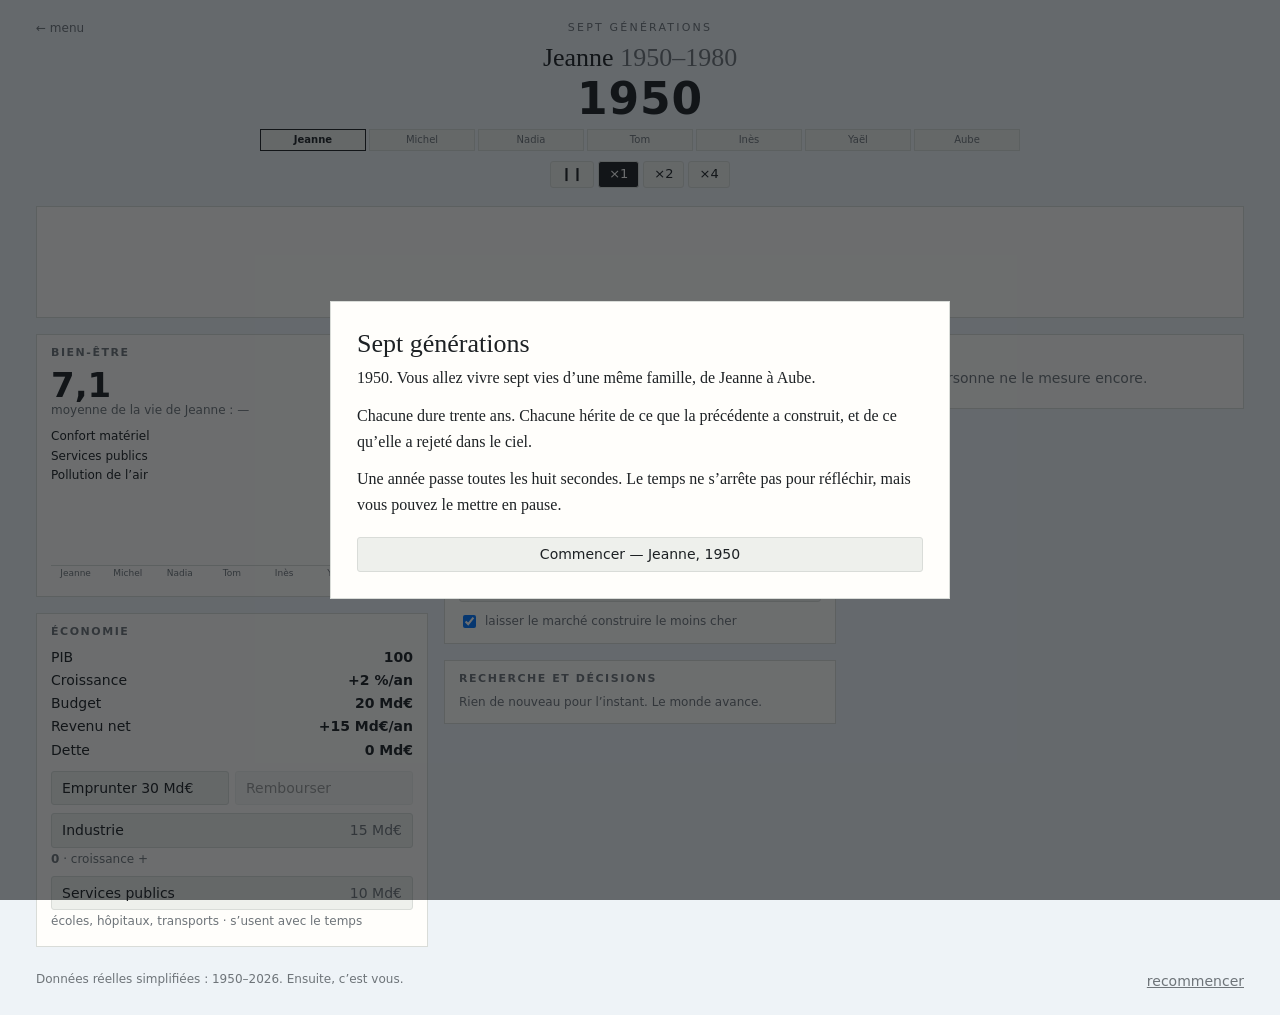
==== sept/index.html @ f556f8c6 "Sept générations : la fusion a sa propre capacité et passe avant le nucléaire Les réacteurs à fusion" ====
<!doctype html>
<html lang="fr">
<head>
<meta charset="utf-8">
<meta name="viewport" content="width=device-width, initial-scale=1">
<title>Sept générations</title>
<link rel="stylesheet" href="style.css">
</head>
<body>
<div id="app">
  <header>
    <a class="home small muted" href="../index.html">← menu</a>
    <div class="kicker">Sept générations</div>
    <h1><span id="v-name">Jeanne</span> <span class="muted" id="v-span">1950–1980</span></h1>
    <div id="v-year">1950</div>
    <div id="timeline"></div>
    <div id="controls">
      <button data-speed="0" title="Pause (espace)">❙❙</button>
      <button data-speed="1">×1</button>
      <button data-speed="2">×2</button>
      <button data-speed="4">×4</button>
    </div>
  </header>

  <section id="console" aria-live="polite"></section>

  <main>
    <div class="col">
      <div class="panel" id="p-life">
        <h2>Bien-être</h2>
        <div class="big" id="v-W">0</div>
        <div class="small muted" id="v-Wavg"></div>
        <ul id="w-breakdown" class="breakdown"></ul>
        <div id="gen-bars" class="gen-bars"></div>
      </div>
      <div class="panel" id="p-eco">
        <h2>Économie</h2>
        <div class="row"><span>PIB</span><b id="v-Y"></b></div>
        <div class="row"><span>Croissance</span><b id="v-g"></b></div>
        <div class="row"><span>Budget</span><b id="v-tr"></b></div>
        <div class="row"><span>Revenu net</span><b id="v-inc"></b></div>
        <div class="row" id="r-debt"><span>Dette</span><b id="v-debt"></b></div>
        <div class="pair">
          <button id="b-borrow">Emprunter</button>
          <button id="b-repay">Rembourser</button>
        </div>
        <button id="b-ind" class="buy"><span>Industrie</span><span class="c" id="c-ind"></span></button>
        <div class="row small muted"><span><b id="v-ind">0</b> · croissance +</span></div>
        <button id="b-srv" class="buy"><span>Services publics</span><span class="c" id="c-srv"></span></button>
        <div class="row small muted"><span>écoles, hôpitaux, transports · s’usent avec le temps</span></div>
        <div class="hide" id="r-sob">
          <div class="row"><span>Sobriété</span><b id="v-sob"></b></div>
          <input type="range" id="i-sob" min="0" max="100" step="1">
          <div class="row small muted"><span>toujours plus</span><span>assez</span></div>
        </div>
        <div class="hide" id="r-cp">
          <div class="row"><span>Prix du carbone</span><b id="v-cp"></b></div>
          <input type="range" id="i-cp" min="0" max="200" step="5">
        </div>
      </div>
    </div>

    <div class="col">
      <div class="panel" id="p-energy">
        <h2>Énergie</h2>
        <div class="row"><span>Besoins</span><b id="v-Ed"></b></div>
        <div class="stack" id="stack"><i class="ren"></i><i class="nuc"></i><i class="fus"></i><i class="fos"></i><i class="gap"></i></div>
        <div class="legend small"><span class="ren">renouvelable</span><span class="nuc">nucléaire</span><span class="fus hide" id="lg-fus">fusion</span><span class="fos">fossile</span><span class="gap">manque</span></div>
        <div class="row small muted"><span>Capacité installée</span><span id="v-cap"></span></div>
        <div class="qty small"><span class="muted">quantité</span> <button data-qty="1">×1</button><button data-qty="10">×10</button><button data-qty="100">×100</button></div>
        <button id="b-fos" class="buy"><span>Centrale fossile</span><span class="c" id="c-fos"></span></button>
        <div class="row small muted"><span id="v-fos"></span></div>
        <button id="b-ren" class="buy hide"><span>Renouvelables</span><span class="c" id="c-ren"></span></button>
        <div class="row small muted hide" id="r-ren"><span id="v-ren"></span></div>
        <button id="b-nuc" class="buy hide"><span>Centrale nucléaire</span><span class="c" id="c-nuc"></span></button>
        <div class="row small muted hide" id="r-nuc"><span id="v-nuc"></span></div>
        <button id="b-fus" class="buy hide"><span>Réacteur à fusion</span><span class="c" id="c-fus"></span></button>
        <div class="row small muted hide" id="r-fus"><span id="v-fus"></span></div>
        <button id="b-close" class="buy"><span>Fermer une centrale fossile</span><span class="c" id="c-close"></span></button>
        <label class="toggle"><input type="checkbox" id="t-market"> laisser le marché construire le moins cher</label>
      </div>
      <div class="panel" id="p-research">
        <h2>Recherche et décisions</h2>
        <div id="research"></div>
        <div class="small muted" id="v-nores"></div>
      </div>
    </div>

    <div class="col">
      <div class="panel" id="p-climate">
        <h2>Climat</h2>
        <div id="c-unknown" class="muted">Le CO₂ ? Personne ne le mesure encore.</div>
        <div class="hide" id="c-co2">
          <div class="row"><span>CO₂ dans l’air</span><b id="v-ppm"></b></div>
          <div class="row"><span>Émissions</span><b id="v-E"></b></div>
          <div class="row small muted"><span>dont fossiles · autres · emballement</span><span id="v-Esplit"></span></div>
        </div>
        <div class="hide" id="c-temp">
          <div class="temp" id="v-T"></div>
          <canvas id="chart" width="600" height="240"></canvas>
          <div class="row"><span>Mer, depuis 1900</span><b id="v-SL"></b></div>
        </div>
        <div class="hide" id="c-giec">
          <div class="row"><span id="l-proj">Trajectoire en 2100</span><b id="v-proj"></b></div>
          <div class="row"><span>Budget restant pour 1,5 °C</span><b id="v-b15"></b></div>
          <div class="row"><span>Budget restant pour 2 °C</span><b id="v-b2"></b></div>
        </div>
        <ul id="tips" class="tips"></ul>
      </div>
      <div class="panel hide" id="p-act">
        <h2>Agir sur le climat</h2>
        <div class="hide" id="r-adapt">
          <button id="b-dig" class="buy"><span>Digues</span><span class="c" id="c-dig"></span></button>
          <div class="row small muted"><span>protection côtière</span><b id="v-dig"></b></div>
          <button id="b-clim" class="buy"><span>Climatisation</span><span class="c" id="c-clim"></span></button>
          <div class="row small muted"><span>moins de souffrance l’été, plus d’énergie consommée</span><b id="v-clim"></b></div>
        </div>
        <div class="hide" id="r-dac">
          <button id="b-dac" class="buy"><span>Machine de captage</span><span class="c" id="c-dac"></span></button>
          <div class="row small muted"><span id="v-dac"></span></div>
        </div>
        <div class="hide" id="r-geo">
          <div class="row"><span>Voile d’aérosols</span><b id="v-geo"></b></div>
          <input type="range" id="i-geo" min="0" max="150" step="5">
          <div class="row small muted"><span>coût annuel</span><span id="v-geocost"></span></div>
        </div>
      </div>
    </div>
  </main>

  <footer>
    <span class="small muted">Données réelles simplifiées : 1950–2026. Ensuite, c’est vous.</span>
    <button id="b-reset" class="link">recommencer</button>
  </footer>
</div>

<div id="modal" class="hide"><div class="modal-card" id="modal-card"></div></div>

<script src="model.js"></script>
<script src="story.js"></script>
<script src="ui.js"></script>
</body>
</html>
---- sept/style.css ----
:root {
  --h: 205;                    /* teinte du ciel, pilotée par la température */
  --bg: hsl(var(--h) 35% 95%);
  --panel: #fffefb;
  --ink: #1d2124;
  --muted: #6e7479;
  --line: #d9dcd8;
  --btn: #eef0ec;
  --btn-hover: #e2e6e0;
  --ren: #4f9a5b;
  --nuc: #8a6fc0;
  --fus: #2a9d8f;
  --fos: #6b5d52;
  --gap: #d0573f;
  --hot: #c4472c;
  --good: #3f8a52;
  --sans: system-ui, -apple-system, "Segoe UI", Roboto, Helvetica, Arial, sans-serif;
  --serif: Georgia, "Times New Roman", serif;
}
@media (prefers-color-scheme: dark) {
  :root {
    --bg: hsl(var(--h) 22% 11%); --panel: #1c1f21; --ink: #e6e8e4; --muted: #949a9e; --line: #33383b;
    --btn: #272b2e; --btn-hover: #30353a; --fos: #a39384; --hot: #ef7d5f; --good: #7cc58c;
  }
}
* { box-sizing: border-box; }
html, body { margin: 0; }
body { background: var(--bg); color: var(--ink); font: 14px/1.45 var(--sans); transition: background 3s; }
#app { max-width: 1240px; margin: 0 auto; padding: 16px; }
.hide { display: none !important; }
.small { font-size: 12px; }
.muted { color: var(--muted); }

header { text-align: center; position: relative; padding: 4px 0 8px; }
.home { position: absolute; left: 0; top: 4px; text-decoration: none; }
.kicker { font-size: 11px; letter-spacing: .2em; text-transform: uppercase; color: var(--muted); }
h1 { font: 400 26px/1.2 var(--serif); margin: 6px 0 0; }
#v-year { font: 700 44px/1 var(--sans); font-variant-numeric: tabular-nums; margin: 4px 0 8px; letter-spacing: .02em; }
#timeline { display: grid; grid-template-columns: repeat(7, 1fr); gap: 3px; max-width: 760px; margin: 0 auto 10px; }
#timeline .seg { position: relative; height: 22px; background: var(--btn); border: 1px solid var(--line); font-size: 10px; line-height: 20px; color: var(--muted); overflow: hidden; }
#timeline .seg i { position: absolute; inset: 0 auto 0 0; background: var(--line); }
#timeline .seg span { position: relative; }
#timeline .seg.cur { border-color: var(--ink); color: var(--ink); font-weight: 600; }
#controls { display: inline-flex; gap: 4px; }
#controls button { width: auto; margin: 0; padding: 3px 10px; font-size: 13px; }
#controls button.on { background: var(--ink); color: var(--panel); }

#console { background: var(--panel); border: 1px solid var(--line); padding: 8px 12px; margin: 10px 0 16px; height: 112px; overflow: hidden; font-size: 13px; }
#console p { margin: 0 0 3px; opacity: .5; }
#console p:first-child { opacity: 1; }
#console p:nth-child(2) { opacity: .8; }
#console p .y { color: var(--muted); font-variant-numeric: tabular-nums; margin-right: 8px; }
#console .event { color: var(--hot); }
#console .tip { color: var(--hot); font-weight: 600; }
#console .sci { color: var(--nuc); }
#console .alt { font-style: italic; color: var(--good); }
#console .hist { font-family: var(--serif); }

main { display: grid; grid-template-columns: repeat(3, minmax(0, 1fr)); gap: 16px; align-items: start; }
@media (max-width: 920px) { main { grid-template-columns: 1fr; } #v-year { font-size: 36px; } }
.col { display: flex; flex-direction: column; gap: 16px; min-width: 0; }
.panel { background: var(--panel); border: 1px solid var(--line); padding: 12px 14px; }
h2 { font: 600 11px/1 var(--sans); letter-spacing: .14em; text-transform: uppercase; color: var(--muted); margin: 0 0 10px; }
.row { display: flex; justify-content: space-between; gap: 8px; margin: 3px 0; }
.row b { font-weight: 600; font-variant-numeric: tabular-nums; text-align: right; }
.big { font: 700 34px/1 var(--sans); font-variant-numeric: tabular-nums; }
.temp { font: 700 40px/1 var(--sans); font-variant-numeric: tabular-nums; margin: 6px 0; }

button { font: inherit; color: var(--ink); background: var(--btn); border: 1px solid var(--line); padding: 6px 10px; cursor: pointer; width: 100%; margin-top: 8px; text-align: left; border-radius: 3px; }
button:hover:not(:disabled) { background: var(--btn-hover); }
button:disabled { opacity: .45; cursor: default; }
button.buy { display: flex; justify-content: space-between; gap: 8px; }
button.buy .c { color: var(--muted); font-variant-numeric: tabular-nums; }
button.link { width: auto; background: none; border: none; color: var(--muted); text-decoration: underline; padding: 0; margin: 0; }
.pair { display: grid; grid-template-columns: 1fr 1fr; gap: 6px; }
.qty { margin-top: 8px; display: flex; gap: 4px; align-items: center; }
.qty button { width: auto; margin: 0; padding: 1px 8px; }
.qty button.on { background: var(--ink); color: var(--panel); }
input[type=range] { width: 100%; margin: 4px 0 0; accent-color: var(--ink); }
.toggle { display: flex; gap: 6px; align-items: center; margin-top: 10px; font-size: 12px; color: var(--muted); cursor: pointer; }

.breakdown { list-style: none; margin: 8px 0; padding: 0; font-size: 12px; }
.breakdown li { display: flex; justify-content: space-between; padding: 1px 0; }
.breakdown li .neg { color: var(--hot); }
.breakdown li .pos { color: var(--good); }
.gen-bars { display: grid; grid-template-columns: repeat(7, 1fr); gap: 3px; align-items: end; height: 70px; margin-top: 10px; border-bottom: 1px solid var(--line); position: relative; }
.gen-bars .gb { position: relative; height: 100%; }
.gen-bars .gb i { position: absolute; left: 0; right: 0; background: var(--muted); }
.gen-bars .gb.neg i { background: var(--hot); }
.gen-bars .gb.cur i { background: var(--ink); }
.gen-bars .gb span { position: absolute; bottom: -16px; left: 0; right: 0; text-align: center; font-size: 9px; color: var(--muted); }
.gen-bars { margin-bottom: 18px; }

.stack { display: flex; height: 14px; background: var(--btn); margin: 6px 0 4px; overflow: hidden; }
.stack i { display: block; height: 100%; transition: width .4s; }
.stack .ren, .legend .ren::before { background: var(--ren); }
.stack .nuc, .legend .nuc::before { background: var(--nuc); }
.stack .fus, .legend .fus::before { background: var(--fus); }
.stack .fos, .legend .fos::before { background: var(--fos); }
.stack .gap, .legend .gap::before { background: var(--gap); }
.legend { display: flex; gap: 10px; flex-wrap: wrap; color: var(--muted); }
.legend span::before { content: ""; display: inline-block; width: 8px; height: 8px; margin-right: 4px; }

#chart { width: 100%; height: auto; display: block; margin: 6px 0; }
.tips { list-style: none; padding: 0; margin: 8px 0 0; font-size: 12px; }
.tips li { color: var(--hot); padding: 2px 0; }
.tips li::before { content: "↯ "; }

.res { border: 1px solid var(--line); padding: 8px 10px; margin-bottom: 8px; cursor: pointer; background: var(--bg); border-radius: 3px; }
.res:hover { border-color: var(--muted); }
.res.off { opacity: .5; cursor: default; }
.res .rn { font-weight: 600; }
.res .rc { float: right; color: var(--muted); font-size: 12px; font-variant-numeric: tabular-nums; }
.res .ry { color: var(--muted); font-size: 11px; margin-right: 6px; }
.res .rd { font-size: 12px; margin-top: 3px; color: var(--muted); }
.res.new { animation: appear .8s ease-out; }
@keyframes appear { from { opacity: 0; transform: translateY(-4px); } to { opacity: 1; transform: none; } }

footer { display: flex; justify-content: space-between; margin: 24px 0 8px; gap: 12px; }

#modal { position: fixed; inset: 0; background: rgba(10, 14, 18, .6); display: flex; align-items: center; justify-content: center; padding: 16px; z-index: 10; }
.modal-card { background: var(--panel); border: 1px solid var(--line); max-width: 620px; width: 100%; padding: 26px; max-height: 92vh; overflow: auto; }
.modal-card h3 { font: 400 26px/1.2 var(--serif); margin: 0 0 6px; }
.modal-card .sub { color: var(--muted); margin-bottom: 14px; }
.modal-card .letter { font: 16px/1.6 var(--serif); }
.modal-card .letter p { margin: 0 0 12px; }
.modal-card .sig { text-align: right; font-style: italic; }
.modal-card blockquote { font: italic 16px/1.5 var(--serif); margin: 18px 0; padding-left: 14px; border-left: 3px solid var(--line); }
.modal-card button { text-align: center; }
.modal-card canvas { width: 100%; height: auto; margin: 8px 0; }
.modal-card .stats { font-size: 13px; margin: 10px 0; }
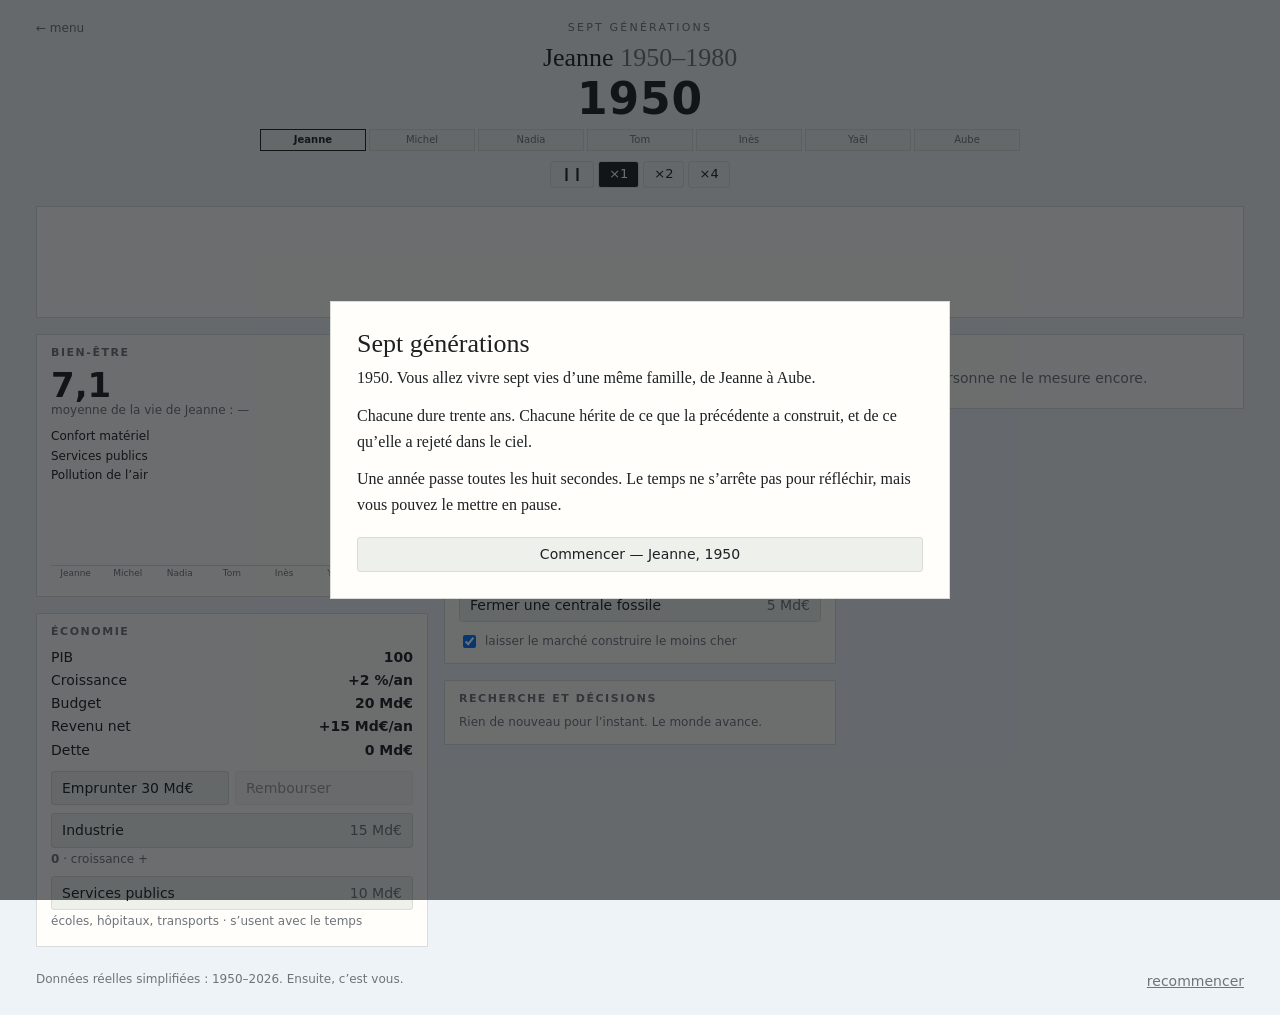
==== commit fe083cce: "Sept générations : fin de partie plus réaliste - le CO₂ cumulé ne peut plus descendre sous son nivea" ====
--- a/sept/index.html
+++ b/sept/index.html
@@ -67,6 +67,7 @@
         <div class="stack" id="stack"><i class="ren"></i><i class="nuc"></i><i class="fus"></i><i class="fos"></i><i class="gap"></i></div>
         <div class="legend small"><span class="ren">renouvelable</span><span class="nuc">nucléaire</span><span class="fus hide" id="lg-fus">fusion</span><span class="fos">fossile</span><span class="gap">manque</span></div>
         <div class="row small muted"><span>Capacité installée</span><span id="v-cap"></span></div>
+        <div class="row small muted"><span>Part électrifiable des besoins</span><span id="v-elec"></span></div>
         <div class="qty small"><span class="muted">quantité</span> <button data-qty="1">×1</button><button data-qty="10">×10</button><button data-qty="100">×100</button></div>
         <button id="b-fos" class="buy"><span>Centrale fossile</span><span class="c" id="c-fos"></span></button>
         <div class="row small muted"><span id="v-fos"></span></div>
@@ -116,7 +117,7 @@
           <div class="row small muted"><span>moins de souffrance l’été, plus d’énergie consommée</span><b id="v-clim"></b></div>
         </div>
         <div class="hide" id="r-dac">
-          <button id="b-dac" class="buy"><span>Machine de captage</span><span class="c" id="c-dac"></span></button>
+          <div class="pair dac"><button id="b-dac" class="buy"><span>Machine de captage</span><span class="c" id="c-dac"></span></button><button id="b-dacstop">Arrêter</button></div>
           <div class="row small muted"><span id="v-dac"></span></div>
         </div>
         <div class="hide" id="r-geo">
--- a/sept/style.css
+++ b/sept/style.css
@@ -129,3 +129,4 @@
 .modal-card button { text-align: center; }
 .modal-card canvas { width: 100%; height: auto; margin: 8px 0; }
 .modal-card .stats { font-size: 13px; margin: 10px 0; }
+.pair.dac { grid-template-columns: 1fr auto; }
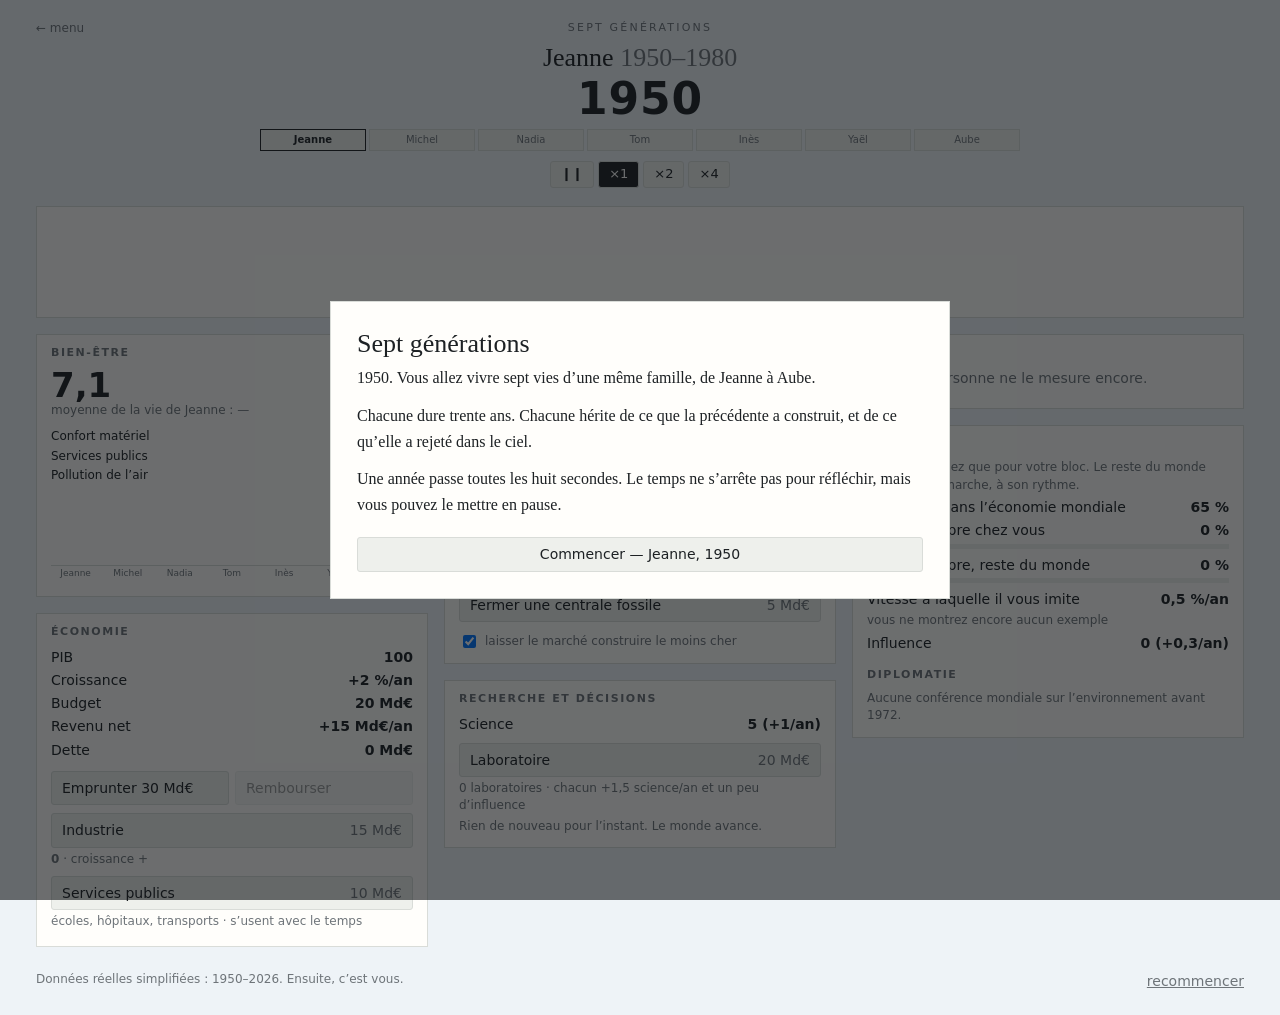
==== commit 9ba3ebde: "Sept générations : le reste du monde, la science et la diplomatie - votre bloc ne pèse plus que 65 %" ====
--- a/sept/index.html
+++ b/sept/index.html
@@ -58,6 +58,24 @@
           <input type="range" id="i-cp" min="0" max="200" step="5">
         </div>
       </div>
+      <div class="panel hide" id="p-act">
+        <h2>Agir sur le climat</h2>
+        <div class="hide" id="r-adapt">
+          <button id="b-dig" class="buy"><span>Digues</span><span class="c" id="c-dig"></span></button>
+          <div class="row small muted"><span>protection côtière</span><b id="v-dig"></b></div>
+          <button id="b-clim" class="buy"><span>Climatisation</span><span class="c" id="c-clim"></span></button>
+          <div class="row small muted"><span>moins de souffrance l’été, plus d’énergie consommée</span><b id="v-clim"></b></div>
+        </div>
+        <div class="hide" id="r-dac">
+          <div class="pair dac"><button id="b-dac" class="buy"><span>Machine de captage</span><span class="c" id="c-dac"></span></button><button id="b-dacstop">Arrêter</button></div>
+          <div class="row small muted"><span id="v-dac"></span></div>
+        </div>
+        <div class="hide" id="r-geo">
+          <div class="row"><span>Voile d’aérosols</span><b id="v-geo"></b></div>
+          <input type="range" id="i-geo" min="0" max="150" step="5">
+          <div class="row small muted"><span>coût annuel</span><span id="v-geocost"></span></div>
+        </div>
+      </div>
     </div>
 
     <div class="col">
@@ -82,6 +100,9 @@
       </div>
       <div class="panel" id="p-research">
         <h2>Recherche et décisions</h2>
+        <div class="row"><span>Science</span><b id="v-sci"></b></div>
+        <button id="b-lab" class="buy"><span>Laboratoire</span><span class="c" id="c-lab"></span></button>
+        <div class="row small muted"><span id="v-labs"></span></div>
         <div id="research"></div>
         <div class="small muted" id="v-nores"></div>
       </div>
@@ -93,8 +114,8 @@
         <div id="c-unknown" class="muted">Le CO₂ ? Personne ne le mesure encore.</div>
         <div class="hide" id="c-co2">
           <div class="row"><span>CO₂ dans l’air</span><b id="v-ppm"></b></div>
-          <div class="row"><span>Émissions</span><b id="v-E"></b></div>
-          <div class="row small muted"><span>dont fossiles · autres · emballement</span><span id="v-Esplit"></span></div>
+          <div class="row"><span>Émissions mondiales</span><b id="v-E"></b></div>
+          <div class="row small muted"><span>votre bloc · reste du monde · emballement</span><span id="v-Esplit"></span></div>
         </div>
         <div class="hide" id="c-temp">
           <div class="temp" id="v-T"></div>
@@ -108,23 +129,26 @@
         </div>
         <ul id="tips" class="tips"></ul>
       </div>
-      <div class="panel hide" id="p-act">
-        <h2>Agir sur le climat</h2>
-        <div class="hide" id="r-adapt">
-          <button id="b-dig" class="buy"><span>Digues</span><span class="c" id="c-dig"></span></button>
-          <div class="row small muted"><span>protection côtière</span><b id="v-dig"></b></div>
-          <button id="b-clim" class="buy"><span>Climatisation</span><span class="c" id="c-clim"></span></button>
-          <div class="row small muted"><span>moins de souffrance l’été, plus d’énergie consommée</span><b id="v-clim"></b></div>
+      <div class="panel" id="p-world">
+        <h2>Le monde</h2>
+        <div class="small muted">Vous ne décidez que pour votre bloc. Le reste du monde copie ce qui marche, à son rythme.</div>
+        <div class="row"><span>Votre bloc dans l’économie mondiale</span><b id="v-P"></b></div>
+        <div class="row"><span>Énergie propre chez vous</span><b id="v-cY"></b></div>
+        <div class="bar"><i id="bar-cY"></i></div>
+        <div class="row"><span>Énergie propre, reste du monde</span><b id="v-cW"></b></div>
+        <div class="bar"><i id="bar-cW"></i></div>
+        <div class="row"><span>Vitesse à laquelle il vous imite</span><b id="v-k"></b></div>
+        <div class="row small muted"><span id="v-why"></span></div>
+        <div class="row"><span>Influence</span><b id="v-inf"></b></div>
+        <button id="b-share" class="buy hide"><span>Coopération scientifique</span><span class="c">50 science → 5 influence</span></button>
+        <div class="hide" id="r-aid">
+          <div class="row"><span>Financement climat</span><b id="v-aid"></b></div>
+          <input type="range" id="i-aid" min="0" max="50" step="1">
+          <div class="row small muted"><span>part de votre revenu versée aux autres pays</span></div>
         </div>
-        <div class="hide" id="r-dac">
-          <div class="pair dac"><button id="b-dac" class="buy"><span>Machine de captage</span><span class="c" id="c-dac"></span></button><button id="b-dacstop">Arrêter</button></div>
-          <div class="row small muted"><span id="v-dac"></span></div>
-        </div>
-        <div class="hide" id="r-geo">
-          <div class="row"><span>Voile d’aérosols</span><b id="v-geo"></b></div>
-          <input type="range" id="i-geo" min="0" max="150" step="5">
-          <div class="row small muted"><span>coût annuel</span><span id="v-geocost"></span></div>
-        </div>
+        <h2 class="sub2">Diplomatie</h2>
+        <div id="treaties"></div>
+        <div class="small muted" id="v-notreaty"></div>
       </div>
     </div>
   </main>
--- a/sept/style.css
+++ b/sept/style.css
@@ -102,6 +102,9 @@
 .legend span::before { content: ""; display: inline-block; width: 8px; height: 8px; margin-right: 4px; }
 
 #chart { width: 100%; height: auto; display: block; margin: 6px 0; }
+.bar { height: 5px; background: var(--btn); margin: 2px 0 6px; overflow: hidden; }
+.bar i { display: block; height: 100%; width: 0; background: var(--ren); transition: width .4s; }
+h2.sub2 { margin-top: 16px; }
 .tips { list-style: none; padding: 0; margin: 8px 0 0; font-size: 12px; }
 .tips li { color: var(--hot); padding: 2px 0; }
 .tips li::before { content: "↯ "; }
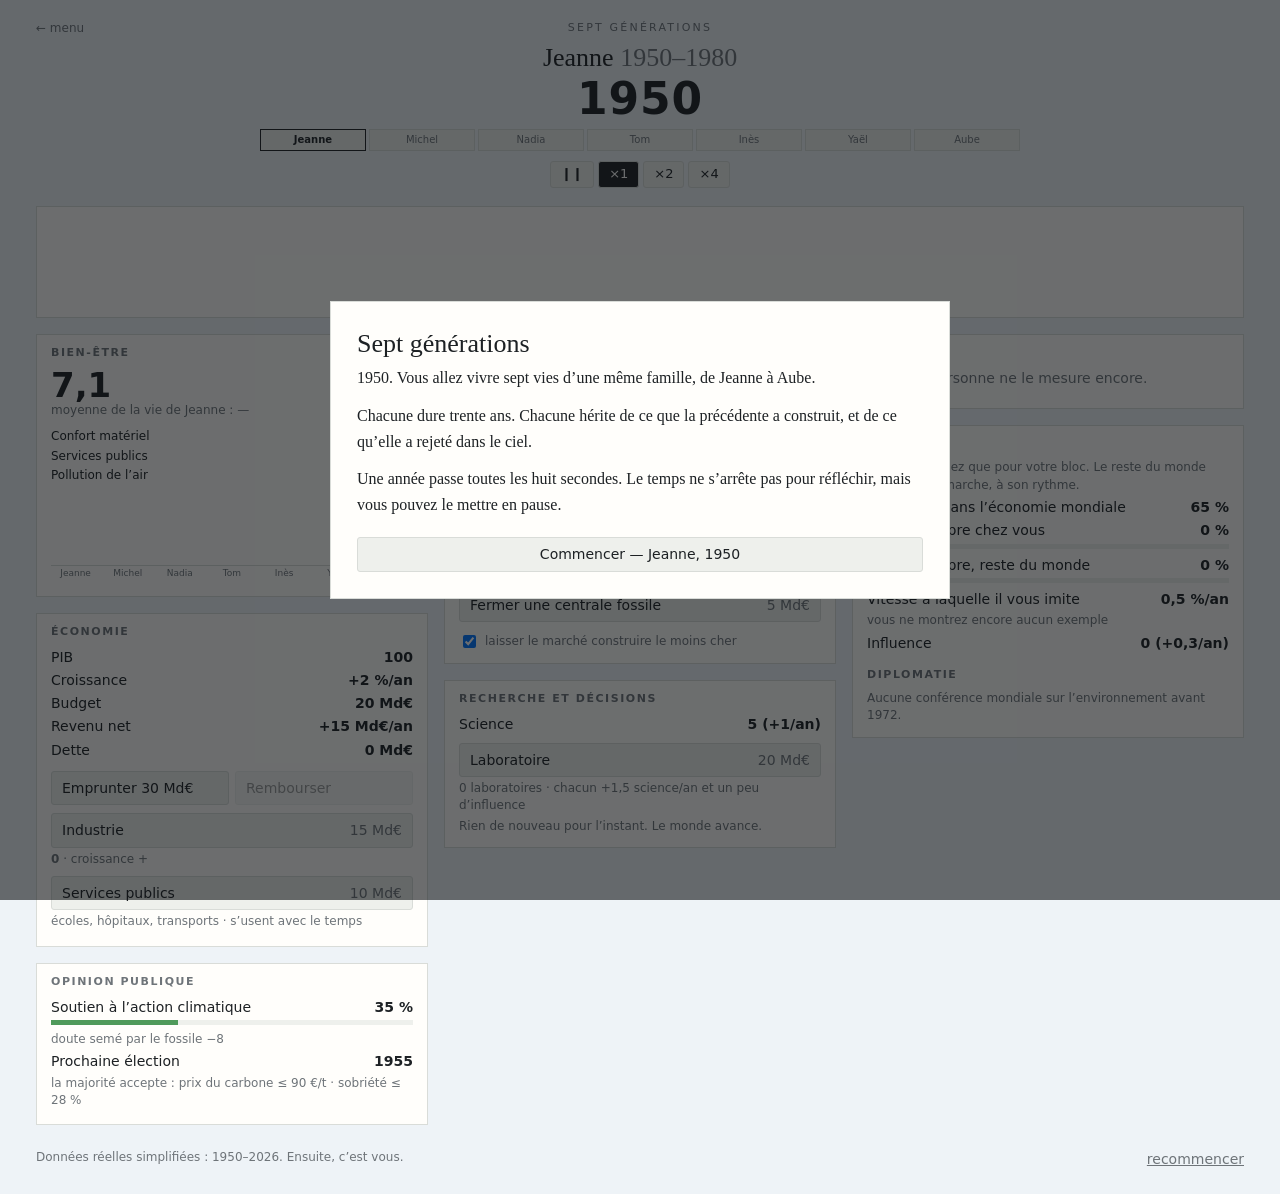
==== commit 7ad848dd: "Sept générations : opinion publique, élections et lobby fossile - soutien à l'action climatique, nou" ====
--- a/sept/index.html
+++ b/sept/index.html
@@ -51,12 +51,22 @@
         <div class="hide" id="r-sob">
           <div class="row"><span>Sobriété</span><b id="v-sob"></b></div>
           <input type="range" id="i-sob" min="0" max="100" step="1">
+          <div class="row small warn" id="v-sobwarn"></div>
           <div class="row small muted"><span>toujours plus</span><span>assez</span></div>
         </div>
         <div class="hide" id="r-cp">
           <div class="row"><span>Prix du carbone</span><b id="v-cp"></b></div>
           <input type="range" id="i-cp" min="0" max="200" step="5">
+          <div class="row small warn" id="v-cpwarn"></div>
         </div>
+      </div>
+      <div class="panel" id="p-opinion">
+        <h2>Opinion publique</h2>
+        <div class="row"><span>Soutien à l’action climatique</span><b id="v-sup"></b></div>
+        <div class="bar"><i id="bar-sup"></i></div>
+        <div class="row small muted"><span id="v-supwhy"></span></div>
+        <div class="row"><span>Prochaine élection</span><b id="v-elec2"></b></div>
+        <div class="row small muted"><span id="v-accept"></span></div>
       </div>
       <div class="panel hide" id="p-act">
         <h2>Agir sur le climat</h2>
--- a/sept/style.css
+++ b/sept/style.css
@@ -102,6 +102,8 @@
 .legend span::before { content: ""; display: inline-block; width: 8px; height: 8px; margin-right: 4px; }
 
 #chart { width: 100%; height: auto; display: block; margin: 6px 0; }
+.warn { color: var(--hot); min-height: 0; }
+.warn:empty { display: none; }
 .bar { height: 5px; background: var(--btn); margin: 2px 0 6px; overflow: hidden; }
 .bar i { display: block; height: 100%; width: 0; background: var(--ren); transition: width .4s; }
 h2.sub2 { margin-top: 16px; }
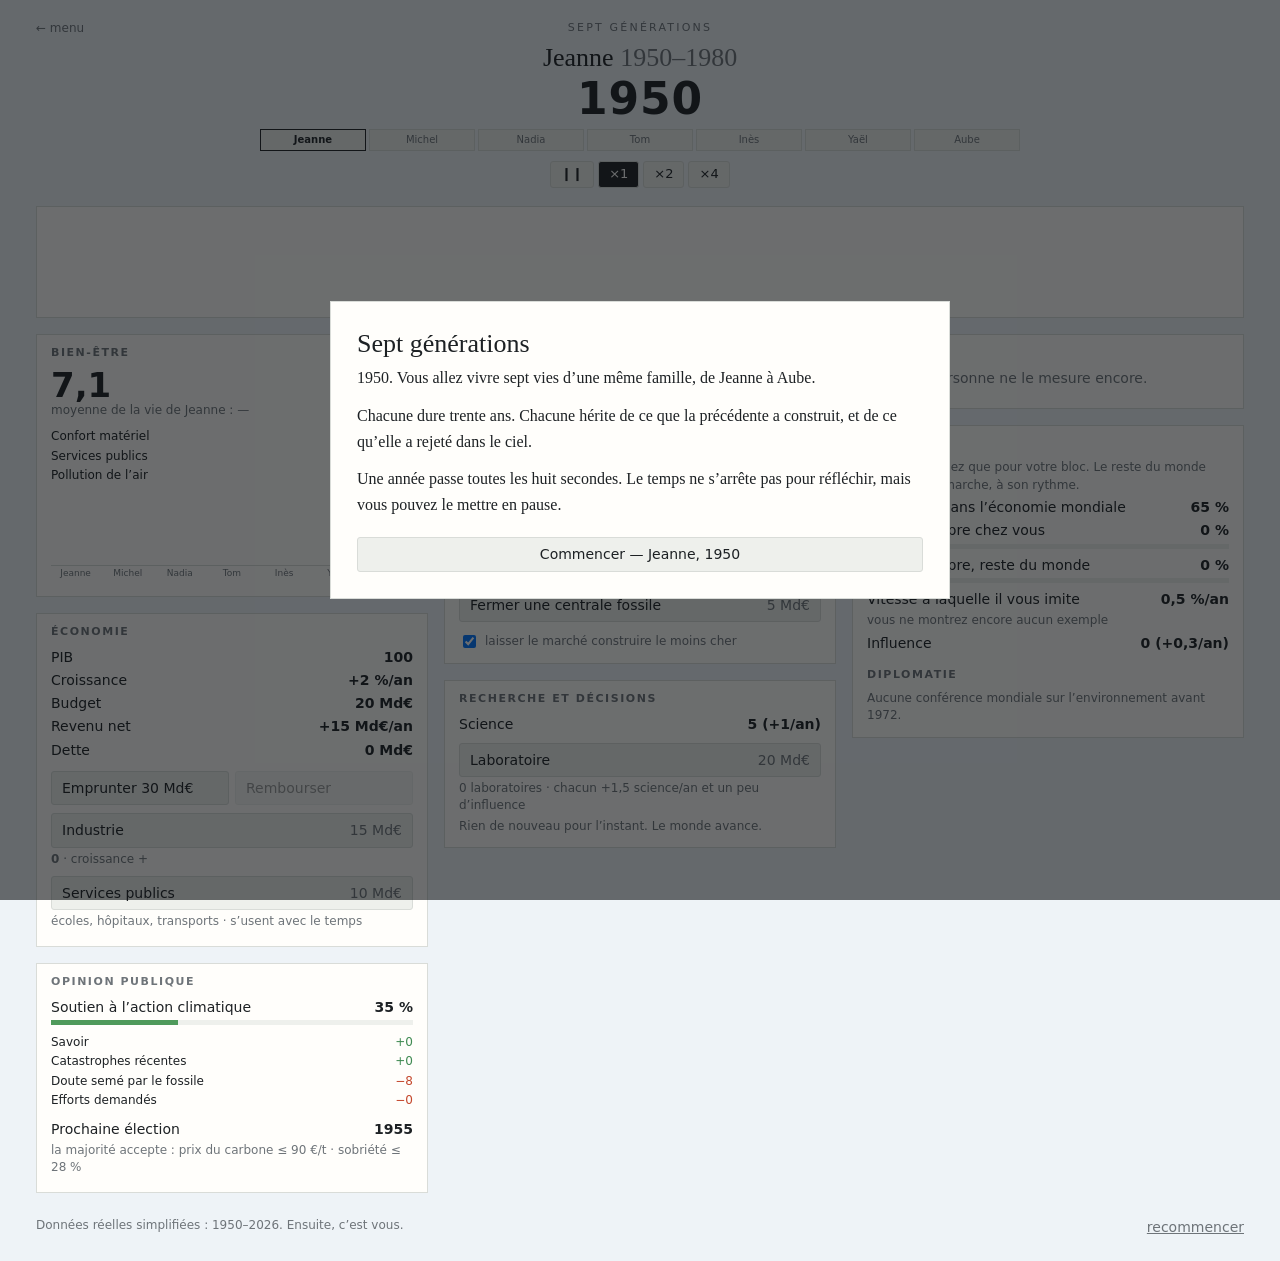
==== commit 7a267bb4: "Sept générations : le détail du soutien n'agrandit plus le panneau Les facteurs du soutien s'affiche" ====
--- a/sept/index.html
+++ b/sept/index.html
@@ -64,7 +64,12 @@
         <h2>Opinion publique</h2>
         <div class="row"><span>Soutien à l’action climatique</span><b id="v-sup"></b></div>
         <div class="bar"><i id="bar-sup"></i></div>
-        <div class="row small muted"><span id="v-supwhy"></span></div>
+        <ul class="breakdown">
+          <li><span>Savoir</span><span class="pos" id="v-sup-k"></span></li>
+          <li><span>Catastrophes récentes</span><span class="pos" id="v-sup-a"></span></li>
+          <li><span>Doute semé par le fossile</span><span class="neg" id="v-sup-d"></span></li>
+          <li><span>Efforts demandés</span><span class="neg" id="v-sup-p"></span></li>
+        </ul>
         <div class="row"><span>Prochaine élection</span><b id="v-elec2"></b></div>
         <div class="row small muted"><span id="v-accept"></span></div>
       </div>
@@ -95,7 +100,8 @@
         <div class="stack" id="stack"><i class="ren"></i><i class="nuc"></i><i class="fus"></i><i class="fos"></i><i class="gap"></i></div>
         <div class="legend small"><span class="ren">renouvelable</span><span class="nuc">nucléaire</span><span class="fus hide" id="lg-fus">fusion</span><span class="fos">fossile</span><span class="gap">manque</span></div>
         <div class="row small muted"><span>Capacité installée</span><span id="v-cap"></span></div>
-        <div class="row small muted"><span>Part électrifiable des besoins</span><span id="v-elec"></span></div>
+        <div class="row small muted"><span>Besoins : électricité · carburants</span><span id="v-elec"></span></div>
+        <div class="row small warn" id="v-ehint"></div>
         <div class="qty small"><span class="muted">quantité</span> <button data-qty="1">×1</button><button data-qty="10">×10</button><button data-qty="100">×100</button></div>
         <button id="b-fos" class="buy"><span>Centrale fossile</span><span class="c" id="c-fos"></span></button>
         <div class="row small muted"><span id="v-fos"></span></div>
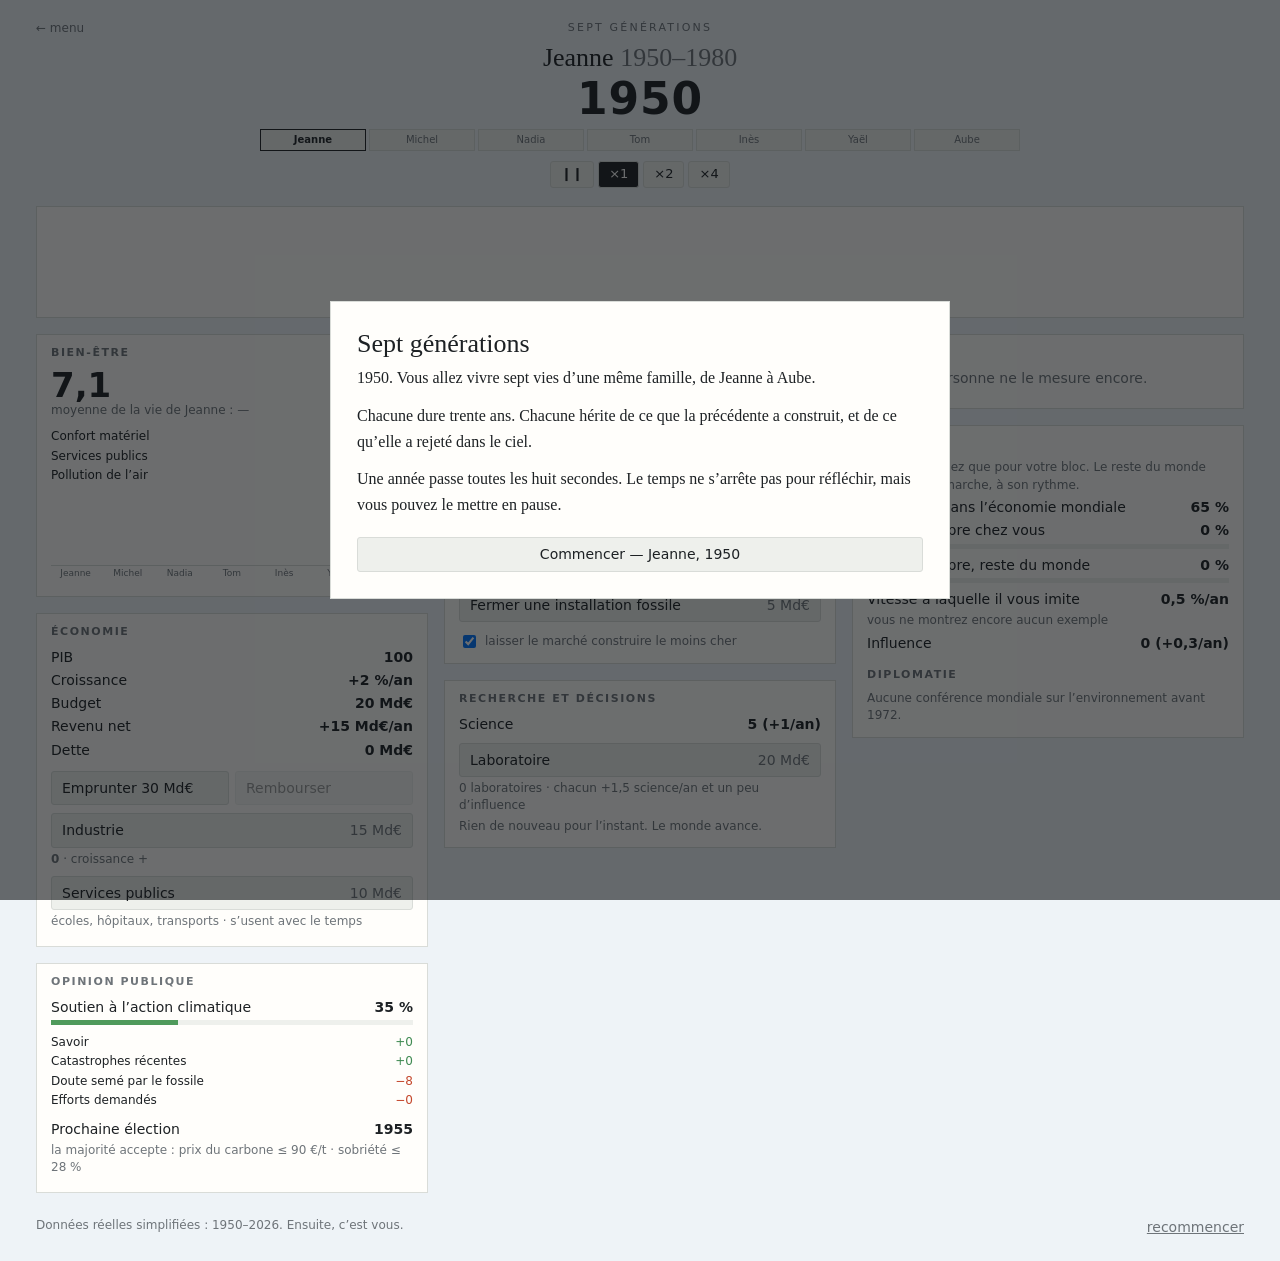
==== commit bfddb4a7: "Sept générations : « centrale fossile » devient « installation fossile » Elle représente toute l'off" ====
--- a/sept/index.html
+++ b/sept/index.html
@@ -103,7 +103,7 @@
         <div class="row small muted"><span>Besoins : électricité · carburants</span><span id="v-elec"></span></div>
         <div class="row small warn" id="v-ehint"></div>
         <div class="qty small"><span class="muted">quantité</span> <button data-qty="1">×1</button><button data-qty="10">×10</button><button data-qty="100">×100</button></div>
-        <button id="b-fos" class="buy"><span>Centrale fossile</span><span class="c" id="c-fos"></span></button>
+        <button id="b-fos" class="buy"><span>Installation fossile</span><span class="c" id="c-fos"></span></button>
         <div class="row small muted"><span id="v-fos"></span></div>
         <button id="b-ren" class="buy hide"><span>Renouvelables</span><span class="c" id="c-ren"></span></button>
         <div class="row small muted hide" id="r-ren"><span id="v-ren"></span></div>
@@ -111,7 +111,7 @@
         <div class="row small muted hide" id="r-nuc"><span id="v-nuc"></span></div>
         <button id="b-fus" class="buy hide"><span>Réacteur à fusion</span><span class="c" id="c-fus"></span></button>
         <div class="row small muted hide" id="r-fus"><span id="v-fus"></span></div>
-        <button id="b-close" class="buy"><span>Fermer une centrale fossile</span><span class="c" id="c-close"></span></button>
+        <button id="b-close" class="buy"><span>Fermer une installation fossile</span><span class="c" id="c-close"></span></button>
         <label class="toggle"><input type="checkbox" id="t-market"> laisser le marché construire le moins cher</label>
       </div>
       <div class="panel" id="p-research">
